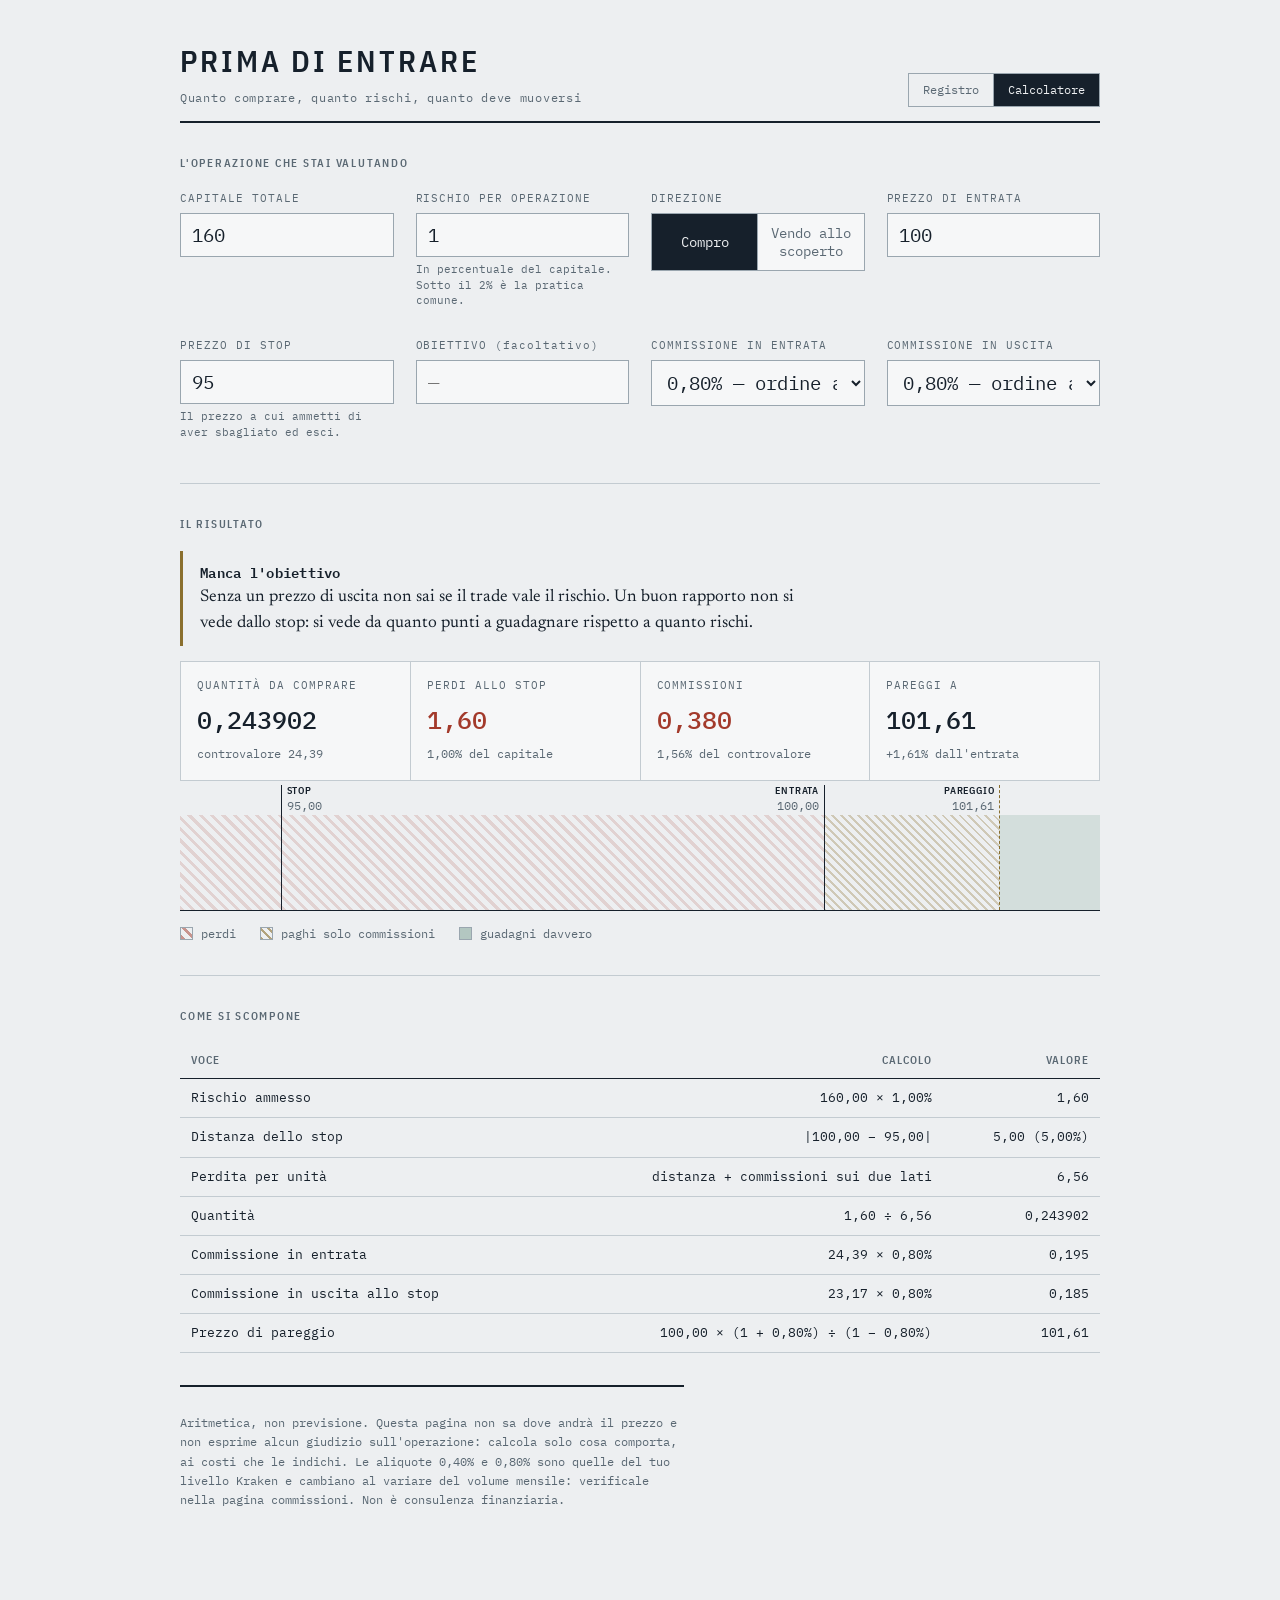
==== src/main/resources/static/calcolatore.html @ c07147e5 "progetto kraken completo" ====
<!DOCTYPE html>
<html lang="it">
<head>
<meta charset="utf-8">
<meta name="viewport" content="width=device-width, initial-scale=1">
<title>Prima di entrare</title>
<link rel="preconnect" href="https://fonts.googleapis.com">
<link rel="preconnect" href="https://fonts.gstatic.com" crossorigin>
<link href="https://fonts.googleapis.com/css2?family=IBM+Plex+Mono:wght@400;500;600&family=IBM+Plex+Sans+Condensed:wght@500;600&family=Newsreader:opsz,wght@6..72,400;6..72,500&display=swap" rel="stylesheet">
<style>
:root{
  --paper:#EDEFF1;--paper-raised:#F6F7F8;--ink:#16202B;--ink-soft:#5A6873;
  --rule:#C3CBD1;--rule-strong:#9AA6AF;--unknown:#8A6F2E;--cost:#A33A2B;
  --gain:#2C6B50;--focus:#2F5D8A;
  --mono:"IBM Plex Mono",ui-monospace,Menlo,monospace;
  --cond:"IBM Plex Sans Condensed",system-ui,sans-serif;
  --prose:"Newsreader",Georgia,serif;
}
*{box-sizing:border-box}
body{margin:0;background:var(--paper);color:var(--ink);font-family:var(--mono);
  font-size:15px;line-height:1.55;padding:0 20px 80px}
.sheet{max-width:920px;margin:0 auto}

.masthead{display:flex;flex-wrap:wrap;gap:18px;align-items:flex-end;
  justify-content:space-between;padding:38px 0 14px;border-bottom:2px solid var(--ink)}
.masthead h1{font-family:var(--cond);font-weight:600;font-size:clamp(22px,4.5vw,30px);
  letter-spacing:.10em;text-transform:uppercase;margin:0}
.tagline{font-size:12px;letter-spacing:.06em;color:var(--ink-soft);margin-top:4px}
nav{display:flex;gap:0;border:1px solid var(--rule-strong)}
nav a{font-size:12px;padding:7px 14px;text-decoration:none;color:var(--ink-soft);
  border-right:1px solid var(--rule-strong)}
nav a:last-child{border-right:0}
nav a:hover{background:var(--paper-raised);color:var(--ink)}
nav a[aria-current]{background:var(--ink);color:var(--paper)}
nav a:focus-visible{outline:2px solid var(--focus);outline-offset:-2px}

section{padding:32px 0;border-bottom:1px solid var(--rule)}
section:last-of-type{border-bottom:0}
.eyebrow{font-family:var(--cond);font-weight:600;font-size:11px;letter-spacing:.16em;
  text-transform:uppercase;color:var(--ink-soft);margin:0 0 18px}

/* ---------- modulo ---------- */
.fields{display:grid;gap:18px 22px;grid-template-columns:repeat(auto-fit,minmax(190px,1fr))}
.field label{display:block;font-size:11px;letter-spacing:.09em;text-transform:uppercase;
  color:var(--ink-soft);margin-bottom:6px}
.field input,.field select{
  width:100%;font-family:var(--mono);font-size:19px;padding:9px 11px;
  background:var(--paper-raised);color:var(--ink);
  border:1px solid var(--rule-strong);border-radius:0;
  font-variant-numeric:tabular-nums;
}
.field input:focus,.field select:focus{outline:2px solid var(--focus);outline-offset:-1px}
.hint{font-size:11px;color:var(--ink-soft);margin-top:5px;line-height:1.4}
.side{display:flex;gap:0;border:1px solid var(--rule-strong)}
.side button{flex:1;font-family:var(--mono);font-size:14px;padding:10px 0;
  background:var(--paper-raised);color:var(--ink-soft);border:0;
  border-right:1px solid var(--rule-strong);cursor:pointer}
.side button:last-child{border-right:0}
.side button[aria-pressed="true"]{background:var(--ink);color:var(--paper)}
.side button:focus-visible{outline:2px solid var(--focus);outline-offset:-2px}

/* ---------- asse dei prezzi (elemento firma) ---------- */
.axis-wrap{margin:6px 0 0}
.axis{position:relative;height:96px;border-bottom:1px solid var(--ink);margin-top:34px}
.zone{position:absolute;bottom:0;top:0}
.zone.loss{background:repeating-linear-gradient(45deg,rgba(163,58,43,.16) 0 3px,transparent 3px 8px)}
.zone.fees{background:repeating-linear-gradient(45deg,rgba(138,111,46,.30) 0 2px,transparent 2px 6px)}
.zone.gain{background:rgba(44,107,80,.13)}
.mark{position:absolute;top:-30px;bottom:0;width:1px;background:var(--ink)}
.mark.dashed{background:none;border-left:1px dashed var(--unknown)}
.mark b{position:absolute;top:-2px;left:6px;font-family:var(--cond);font-size:10px;
  font-weight:600;letter-spacing:.08em;text-transform:uppercase;white-space:nowrap}
.mark i{position:absolute;top:12px;left:6px;font-style:normal;font-size:12px;
  color:var(--ink-soft);white-space:nowrap;font-variant-numeric:tabular-nums}
.mark.right b,.mark.right i{left:auto;right:6px}
.axis-key{display:flex;flex-wrap:wrap;gap:8px 24px;margin-top:14px;font-size:12px;color:var(--ink-soft)}
.axis-key span{display:flex;align-items:center;gap:8px}
.sw{width:13px;height:13px;border:1px solid var(--rule-strong);flex:none}
.sw.loss{background:repeating-linear-gradient(45deg,rgba(163,58,43,.5) 0 3px,transparent 3px 8px)}
.sw.fees{background:repeating-linear-gradient(45deg,rgba(138,111,46,.6) 0 2px,transparent 2px 6px)}
.sw.gain{background:rgba(44,107,80,.3)}

/* ---------- risultati ---------- */
.figures{display:grid;gap:1px;grid-template-columns:repeat(auto-fit,minmax(168px,1fr));
  background:var(--rule);border:1px solid var(--rule)}
.fig{background:var(--paper-raised);padding:15px 16px 16px}
.fig dt{font-size:11px;letter-spacing:.09em;text-transform:uppercase;color:var(--ink-soft);margin:0 0 7px}
.fig dd{margin:0;font-size:25px;font-weight:500;font-variant-numeric:tabular-nums}
.fig .sub{display:block;font-size:12px;font-weight:400;color:var(--ink-soft);margin-top:5px}
.fig dd.cost{color:var(--cost)}
.fig dd.gain{color:var(--gain)}

.verdict{font-family:var(--prose);font-size:19px;line-height:1.5;max-width:60ch;margin:0 0 22px}
.flag{border-left:3px solid var(--cost);padding:10px 0 10px 17px;margin:0 0 14px;
  font-family:var(--prose);font-size:17px;line-height:1.5;max-width:62ch}
.flag.warn{border-left-color:var(--unknown)}
.flag.ok{border-left-color:var(--gain)}
.flag b{font-family:var(--mono);font-size:14px;font-weight:600;
  display:block;margin-bottom:3px;letter-spacing:.02em}

table{border-collapse:collapse;width:100%;font-size:13px;margin-top:4px}
th,td{padding:9px 11px;text-align:right;border-bottom:1px solid var(--rule);
  font-variant-numeric:tabular-nums}
th{font-family:var(--cond);font-weight:600;font-size:11px;letter-spacing:.09em;
  text-transform:uppercase;color:var(--ink-soft);border-bottom:1px solid var(--ink)}
th:first-child,td:first-child{text-align:left}

footer{padding:26px 0;font-size:12px;color:var(--ink-soft);
  border-top:2px solid var(--ink);max-width:72ch;line-height:1.6}
</style>
</head>
<body>
<div class="sheet">

  <header class="masthead">
    <div>
      <h1>Prima di entrare</h1>
      <div class="tagline">Quanto comprare, quanto rischi, quanto deve muoversi</div>
    </div>
    <nav>
      <a href="/">Registro</a>
      <a href="/calcolatore.html" aria-current="page">Calcolatore</a>
    </nav>
  </header>

  <section>
    <p class="eyebrow">L'operazione che stai valutando</p>
    <div class="fields">
      <div class="field">
        <label for="capitale">Capitale totale</label>
        <input id="capitale" type="number" value="160" min="0" step="1" inputmode="decimal">
      </div>
      <div class="field">
        <label for="rischio">Rischio per operazione</label>
        <input id="rischio" type="number" value="1" min="0.1" max="100" step="0.1" inputmode="decimal">
        <p class="hint">In percentuale del capitale. Sotto il 2% è la pratica comune.</p>
      </div>
      <div class="field">
        <label for="direzione">Direzione</label>
        <div class="side" id="direzione" role="group" aria-label="Direzione">
          <button type="button" data-dir="long" aria-pressed="true">Compro</button>
          <button type="button" data-dir="short">Vendo allo scoperto</button>
        </div>
      </div>
      <div class="field">
        <label for="entrata">Prezzo di entrata</label>
        <input id="entrata" type="number" value="100" min="0" step="any" inputmode="decimal">
      </div>
      <div class="field">
        <label for="stop">Prezzo di stop</label>
        <input id="stop" type="number" value="95" min="0" step="any" inputmode="decimal">
        <p class="hint">Il prezzo a cui ammetti di aver sbagliato ed esci.</p>
      </div>
      <div class="field">
        <label for="target">Obiettivo <span style="text-transform:none">(facoltativo)</span></label>
        <input id="target" type="number" value="" min="0" step="any" inputmode="decimal" placeholder="—">
      </div>
      <div class="field">
        <label for="feeIn">Commissione in entrata</label>
        <select id="feeIn">
          <option value="0.40">0,40% — ordine limite</option>
          <option value="0.80" selected>0,80% — ordine a mercato</option>
        </select>
      </div>
      <div class="field">
        <label for="feeOut">Commissione in uscita</label>
        <select id="feeOut">
          <option value="0.40">0,40% — ordine limite</option>
          <option value="0.80" selected>0,80% — ordine a mercato</option>
        </select>
      </div>
    </div>
  </section>

  <section>
    <p class="eyebrow">Il risultato</p>
    <div id="verdict"></div>
    <dl class="figures" id="figures"></dl>
    <div class="axis-wrap">
      <div class="axis" id="axis"></div>
      <div class="axis-key">
        <span><i class="sw loss"></i> perdi</span>
        <span><i class="sw fees"></i> paghi solo commissioni</span>
        <span><i class="sw gain"></i> guadagni davvero</span>
      </div>
    </div>
  </section>

  <section>
    <p class="eyebrow">Come si scompone</p>
    <table id="breakdown"></table>
  </section>

  <footer>
    Aritmetica, non previsione. Questa pagina non sa dove andrà il prezzo e non
    esprime alcun giudizio sull'operazione: calcola solo cosa comporta, ai costi
    che le indichi. Le aliquote 0,40% e 0,80% sono quelle del tuo livello Kraken
    e cambiano al variare del volume mensile: verificale nella pagina commissioni.
    Non è consulenza finanziaria.
  </footer>

</div>

<script>
const $ = id => document.getElementById(id);
const ids = ['capitale','rischio','entrata','stop','target','feeIn','feeOut'];
let direzione = 'long';

const fmt  = (v,d=2) => Number(v).toLocaleString('it-IT',{minimumFractionDigits:d,maximumFractionDigits:d});
const pct  = v => fmt(v,2) + '%';
/** Prezzi molto piccoli non vanno arrotondati a due decimali. */
const prz  = v => Math.abs(v) >= 1 ? fmt(v,2) : Number(v).toLocaleString('it-IT',{maximumSignificantDigits:5});

function calcola(){
  const capitale = +$('capitale').value || 0;
  const rischioPct = +$('rischio').value || 0;
  const entrata = +$('entrata').value || 0;
  const stop = +$('stop').value || 0;
  const target = +$('target').value || 0;
  const fIn = (+$('feeIn').value || 0) / 100;
  const fOut = (+$('feeOut').value || 0) / 100;
  const long = direzione === 'long';

  const verdict = $('verdict'), figures = $('figures'), breakdown = $('breakdown'), axis = $('axis');

  const stopValido = long ? (stop > 0 && stop < entrata) : (stop > entrata);
  if (!(entrata > 0) || !stopValido) {
    verdict.innerHTML = `<p class="flag warn"><b>Manca lo stop</b>
      ${long ? 'Comprando, lo stop va sotto il prezzo di entrata.'
             : 'Vendendo allo scoperto, lo stop va sopra il prezzo di entrata.'}
      Senza un prezzo a cui uscire non esiste una dimensione corretta della posizione:
      il rischio sarebbe illimitato.</p>`;
    figures.innerHTML = ''; breakdown.innerHTML = ''; axis.innerHTML = '';
    return;
  }

  const rischio = capitale * rischioPct / 100;
  const distanza = Math.abs(entrata - stop);
  const distanzaPct = distanza / entrata * 100;

  // Perdita per unità allo stop, commissioni comprese su entrambi i lati.
  const perditaPerUnita = distanza + entrata * fIn + stop * fOut;
  const qty = perditaPerUnita > 0 ? rischio / perditaPerUnita : 0;
  const controvalore = qty * entrata;

  const feeEntrata = controvalore * fIn;
  const feeUscitaStop = qty * stop * fOut;
  const commissioniTotali = feeEntrata + feeUscitaStop;

  // Pareggio: prezzo di uscita che annulla il costo delle due commissioni.
  //   long:  P(1-fOut) = entrata(1+fIn)
  //   short: P(1+fOut) = entrata(1-fIn)
  const pareggio = long
    ? entrata * (1 + fIn) / (1 - fOut)
    : entrata * (1 - fIn) / (1 + fOut);
  const pareggioPct = Math.abs(pareggio - entrata) / entrata * 100;

  const capitaleSuperato = controvalore > capitale;
  const costiOltreStop = pareggioPct >= distanzaPct;

  let netto = null, erre = null;
  if (target > 0 && (long ? target > entrata : target < entrata)) {
    netto = long
      ? qty * (target - entrata) - controvalore * fIn - qty * target * fOut
      : qty * (entrata - target) - controvalore * fIn - qty * target * fOut;
    erre = rischio > 0 ? netto / rischio : null;
  }

  // --- verdetto ---
  const flags = [];
  if (costiOltreStop) flags.push(`<p class="flag"><b>Le commissioni superano lo stop</b>
    Per andare in pari il prezzo deve muoversi del ${pct(pareggioPct)}, ma il tuo stop
    scatta a ${pct(distanzaPct)} di distanza. L'operazione perde in entrambi i casi:
    o tocchi lo stop, o esci pagando più di quanto hai guadagnato. Allarga lo stop,
    usa ordini limite, o lascia perdere questo setup.</p>`);
  if (capitaleSuperato) flags.push(`<p class="flag"><b>Non hai abbastanza capitale</b>
    La posizione corretta varrebbe ${fmt(controvalore)}, ma il tuo capitale è ${fmt(capitale)}.
    Con questo stop non puoi rischiare solo il ${pct(rischioPct)} senza leva. Uno stop più
    largo riduce la dimensione richiesta.</p>`);
  if (!costiOltreStop && commissioniTotali > rischio * 0.25) flags.push(`<p class="flag warn">
    <b>Le commissioni pesano molto sul rischio</b>
    Paghi ${fmt(commissioniTotali,3)} di commissioni a fronte di ${fmt(rischio,2)} di rischio:
    ${pct(commissioniTotali / rischio * 100)} del capitale che hai messo in gioco se ne va in costi.
    Operazioni piccole subiscono i costi fissi in modo sproporzionato.</p>`);
  if (erre !== null && erre < 1) flags.push(`<p class="flag"><b>Rischi più di quanto punti a guadagnare</b>
    All'obiettivo porti a casa ${fmt(netto,2)}, allo stop ne perdi ${fmt(rischio,2)}.
    Con un rapporto di ${fmt(erre,2)} a 1 devi indovinare più di ${pct(100/(1+erre))}
    delle volte solo per non perdere.</p>`);
  else if (erre !== null && erre < 1.5) flags.push(`<p class="flag warn"><b>Il rapporto è troppo stretto</b>
    ${fmt(erre,2)} a 1 significa dover indovinare ${pct(100/(1+erre))} delle volte solo per
    pareggiare. Nessuno mantiene stabilmente quella percentuale. Sotto 1,5 a 1 il margine
    di errore è troppo sottile: serve un obiettivo più ambizioso o uno stop più vicino,
    ammesso che il grafico li giustifichi entrambi.</p>`);
  if (erre === null && target <= 0) flags.push(`<p class="flag warn"><b>Manca l'obiettivo</b>
    Senza un prezzo di uscita non sai se il trade vale il rischio. Un buon rapporto
    non si vede dallo stop: si vede da quanto punti a guadagnare rispetto a quanto rischi.</p>`);
  if (!flags.length) flags.push(`<p class="flag ok"><b>Numeri coerenti</b>
    Lo stop supera i costi, la posizione sta nel capitale e il rapporto rischio/rendimento
    ${erre !== null ? `è ${fmt(erre,2)} a 1` : 'non è valutabile senza obiettivo'}.
    Questo non dice nulla su dove andrà il prezzo: dice solo che l'aritmetica regge.</p>`);
  verdict.innerHTML = flags.join('');

  // --- cifre ---
  figures.innerHTML = `
    <div class="fig"><dt>Quantità da ${long ? 'comprare' : 'vendere'}</dt>
      <dd>${qty >= 1 ? fmt(qty,4) : Number(qty).toLocaleString('it-IT',{maximumSignificantDigits:6})}
      <span class="sub">controvalore ${fmt(controvalore)}</span></dd></div>
    <div class="fig"><dt>Perdi allo stop</dt>
      <dd class="cost">${fmt(rischio,2)}<span class="sub">${pct(rischioPct)} del capitale</span></dd></div>
    <div class="fig"><dt>Commissioni</dt>
      <dd class="cost">${fmt(commissioniTotali,3)}<span class="sub">${pct(commissioniTotali/controvalore*100)} del controvalore</span></dd></div>
    <div class="fig"><dt>Pareggi a</dt>
      <dd>${prz(pareggio)}<span class="sub">${long ? '+' : '−'}${pct(pareggioPct)} dall'entrata</span></dd></div>
    ${netto !== null ? `
    <div class="fig"><dt>Guadagni all'obiettivo</dt>
      <dd class="gain">${fmt(netto,2)}<span class="sub">al netto delle commissioni</span></dd></div>
    <div class="fig"><dt>Rapporto rischio/rendimento</dt>
      <dd>${fmt(erre,2)} : 1<span class="sub">serve indovinare ${pct(100/(1+erre))} delle volte per pareggiare</span></dd></div>` : ''}`;

  // --- asse dei prezzi ---
  const punti = [stop, entrata, pareggio].concat(target > 0 ? [target] : []);
  let lo = Math.min(...punti), hi = Math.max(...punti);
  const pad = (hi - lo) * 0.14 || entrata * 0.02;
  lo -= pad; hi += pad;
  const x = p => ((p - lo) / (hi - lo)) * 100;

  const zone = long
    ? [{c:'loss', a:lo, b:entrata},{c:'fees', a:entrata, b:pareggio},{c:'gain', a:pareggio, b:hi}]
    : [{c:'gain', a:lo, b:pareggio},{c:'fees', a:pareggio, b:entrata},{c:'loss', a:entrata, b:hi}];

  const marks = [
    {p:stop,     t:'Stop',    v:prz(stop)},
    {p:entrata,  t:'Entrata', v:prz(entrata)},
    {p:pareggio, t:'Pareggio',v:prz(pareggio), dashed:true}
  ].concat(target > 0 ? [{p:target, t:'Obiettivo', v:prz(target)}] : []);

  axis.innerHTML =
    zone.map(z => `<div class="zone ${z.c}" style="left:${x(z.a)}%;width:${Math.max(0,x(z.b)-x(z.a))}%"></div>`).join('') +
    marks.map(m => `<div class="mark${m.dashed ? ' dashed' : ''}${x(m.p) > 70 ? ' right' : ''}"
        style="left:${x(m.p)}%"><b>${m.t}</b><i>${m.v}</i></div>`).join('');

  // --- scomposizione ---
  breakdown.innerHTML = `
    <thead><tr><th>Voce</th><th>Calcolo</th><th>Valore</th></tr></thead>
    <tbody>
      <tr><td>Rischio ammesso</td><td>${fmt(capitale)} × ${pct(rischioPct)}</td><td>${fmt(rischio,2)}</td></tr>
      <tr><td>Distanza dello stop</td><td>|${prz(entrata)} − ${prz(stop)}|</td><td>${prz(distanza)} (${pct(distanzaPct)})</td></tr>
      <tr><td>Perdita per unità</td><td>distanza + commissioni sui due lati</td><td>${prz(perditaPerUnita)}</td></tr>
      <tr><td>Quantità</td><td>${fmt(rischio,2)} ÷ ${prz(perditaPerUnita)}</td><td>${qty >= 1 ? fmt(qty,4) : Number(qty).toLocaleString('it-IT',{maximumSignificantDigits:6})}</td></tr>
      <tr><td>Commissione in entrata</td><td>${fmt(controvalore)} × ${pct(fIn*100)}</td><td>${fmt(feeEntrata,3)}</td></tr>
      <tr><td>Commissione in uscita allo stop</td><td>${fmt(qty*stop)} × ${pct(fOut*100)}</td><td>${fmt(feeUscitaStop,3)}</td></tr>
      <tr><td>Prezzo di pareggio</td><td>${long
          ? `${prz(entrata)} × (1 + ${pct(fIn*100)}) ÷ (1 − ${pct(fOut*100)})`
          : `${prz(entrata)} × (1 − ${pct(fIn*100)}) ÷ (1 + ${pct(fOut*100)})`}</td><td>${prz(pareggio)}</td></tr>
    </tbody>`;
}

ids.forEach(id => $(id).addEventListener('input', calcola));
$('direzione').addEventListener('click', e => {
  const b = e.target.closest('button'); if (!b) return;
  direzione = b.dataset.dir;
  document.querySelectorAll('#direzione button').forEach(x => x.removeAttribute('aria-pressed'));
  b.setAttribute('aria-pressed','true');
  calcola();
});
calcola();
</script>
</body>
</html>
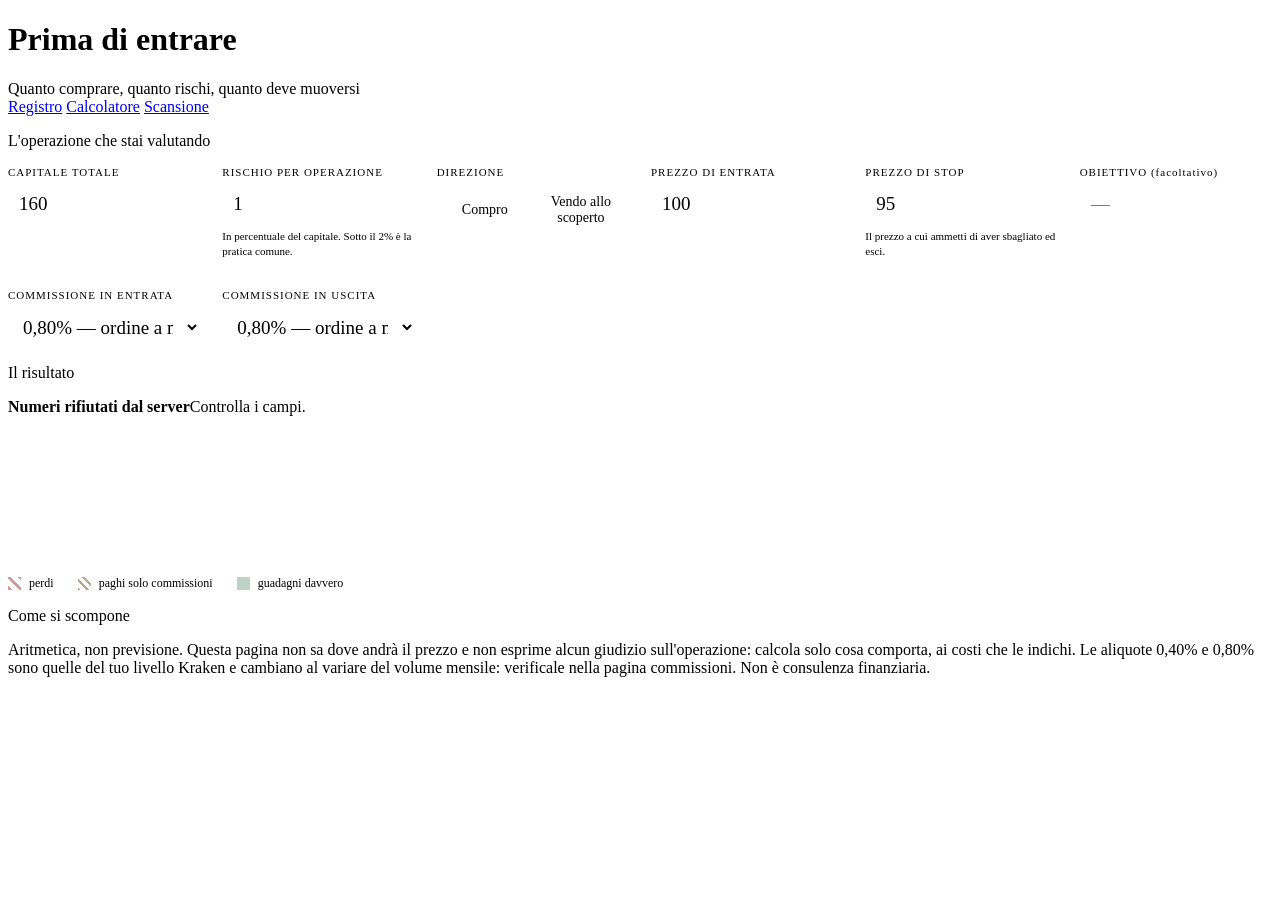
==== commit ec99375a: "Sostituisce il progetto con la nuova versione Aggiunge calcolatore, registro operazioni, scansione m" ====
--- a/src/main/resources/static/calcolatore.html
+++ b/src/main/resources/static/calcolatore.html
@@ -7,37 +7,9 @@
 <link rel="preconnect" href="https://fonts.googleapis.com">
 <link rel="preconnect" href="https://fonts.gstatic.com" crossorigin>
 <link href="https://fonts.googleapis.com/css2?family=IBM+Plex+Mono:wght@400;500;600&family=IBM+Plex+Sans+Condensed:wght@500;600&family=Newsreader:opsz,wght@6..72,400;6..72,500&display=swap" rel="stylesheet">
+<link rel="stylesheet" href="/stile.css">
 <style>
-:root{
-  --paper:#EDEFF1;--paper-raised:#F6F7F8;--ink:#16202B;--ink-soft:#5A6873;
-  --rule:#C3CBD1;--rule-strong:#9AA6AF;--unknown:#8A6F2E;--cost:#A33A2B;
-  --gain:#2C6B50;--focus:#2F5D8A;
-  --mono:"IBM Plex Mono",ui-monospace,Menlo,monospace;
-  --cond:"IBM Plex Sans Condensed",system-ui,sans-serif;
-  --prose:"Newsreader",Georgia,serif;
-}
-*{box-sizing:border-box}
-body{margin:0;background:var(--paper);color:var(--ink);font-family:var(--mono);
-  font-size:15px;line-height:1.55;padding:0 20px 80px}
-.sheet{max-width:920px;margin:0 auto}
-
-.masthead{display:flex;flex-wrap:wrap;gap:18px;align-items:flex-end;
-  justify-content:space-between;padding:38px 0 14px;border-bottom:2px solid var(--ink)}
-.masthead h1{font-family:var(--cond);font-weight:600;font-size:clamp(22px,4.5vw,30px);
-  letter-spacing:.10em;text-transform:uppercase;margin:0}
-.tagline{font-size:12px;letter-spacing:.06em;color:var(--ink-soft);margin-top:4px}
-nav{display:flex;gap:0;border:1px solid var(--rule-strong)}
-nav a{font-size:12px;padding:7px 14px;text-decoration:none;color:var(--ink-soft);
-  border-right:1px solid var(--rule-strong)}
-nav a:last-child{border-right:0}
-nav a:hover{background:var(--paper-raised);color:var(--ink)}
-nav a[aria-current]{background:var(--ink);color:var(--paper)}
-nav a:focus-visible{outline:2px solid var(--focus);outline-offset:-2px}
-
-section{padding:32px 0;border-bottom:1px solid var(--rule)}
-section:last-of-type{border-bottom:0}
-.eyebrow{font-family:var(--cond);font-weight:600;font-size:11px;letter-spacing:.16em;
-  text-transform:uppercase;color:var(--ink-soft);margin:0 0 18px}
+table{margin-top:4px}
 
 /* ---------- modulo ---------- */
 .fields{display:grid;gap:18px 22px;grid-template-columns:repeat(auto-fit,minmax(190px,1fr))}
@@ -83,30 +55,9 @@
 /* ---------- risultati ---------- */
 .figures{display:grid;gap:1px;grid-template-columns:repeat(auto-fit,minmax(168px,1fr));
   background:var(--rule);border:1px solid var(--rule)}
-.fig{background:var(--paper-raised);padding:15px 16px 16px}
-.fig dt{font-size:11px;letter-spacing:.09em;text-transform:uppercase;color:var(--ink-soft);margin:0 0 7px}
-.fig dd{margin:0;font-size:25px;font-weight:500;font-variant-numeric:tabular-nums}
-.fig .sub{display:block;font-size:12px;font-weight:400;color:var(--ink-soft);margin-top:5px}
-.fig dd.cost{color:var(--cost)}
-.fig dd.gain{color:var(--gain)}
 
 .verdict{font-family:var(--prose);font-size:19px;line-height:1.5;max-width:60ch;margin:0 0 22px}
-.flag{border-left:3px solid var(--cost);padding:10px 0 10px 17px;margin:0 0 14px;
-  font-family:var(--prose);font-size:17px;line-height:1.5;max-width:62ch}
-.flag.warn{border-left-color:var(--unknown)}
-.flag.ok{border-left-color:var(--gain)}
-.flag b{font-family:var(--mono);font-size:14px;font-weight:600;
-  display:block;margin-bottom:3px;letter-spacing:.02em}
-
-table{border-collapse:collapse;width:100%;font-size:13px;margin-top:4px}
-th,td{padding:9px 11px;text-align:right;border-bottom:1px solid var(--rule);
-  font-variant-numeric:tabular-nums}
-th{font-family:var(--cond);font-weight:600;font-size:11px;letter-spacing:.09em;
-  text-transform:uppercase;color:var(--ink-soft);border-bottom:1px solid var(--ink)}
-th:first-child,td:first-child{text-align:left}
-
-footer{padding:26px 0;font-size:12px;color:var(--ink-soft);
-  border-top:2px solid var(--ink);max-width:72ch;line-height:1.6}
+
 </style>
 </head>
 <body>
@@ -120,6 +71,7 @@
     <nav>
       <a href="/">Registro</a>
       <a href="/calcolatore.html" aria-current="page">Calcolatore</a>
+      <a href="/scansione.html">Scansione</a>
     </nav>
   </header>
 
@@ -138,8 +90,8 @@
       <div class="field">
         <label for="direzione">Direzione</label>
         <div class="side" id="direzione" role="group" aria-label="Direzione">
-          <button type="button" data-dir="long" aria-pressed="true">Compro</button>
-          <button type="button" data-dir="short">Vendo allo scoperto</button>
+          <button type="button" data-dir="ACQUISTO" aria-pressed="true">Compro</button>
+          <button type="button" data-dir="VENDITA_ALLO_SCOPERTO">Vendo allo scoperto</button>
         </div>
       </div>
       <div class="field">
@@ -202,168 +154,184 @@
 </div>
 
 <script>
+/* Dal 23/09 questa pagina NON calcola piu' niente.
+   Le stesse formule vivevano qui in JavaScript e in Java dentro
+   ValutatoreSetup: due implementazioni della stessa aritmetica divergono al
+   primo ritocco, e quando divergono il registro misura qualcosa di diverso da
+   quello che il piano aveva promesso.
+   Adesso i numeri arrivano da POST /api/valutazione. Qui restano solo la
+   formattazione, il disegno dell'asse e i testi. */
 const $ = id => document.getElementById(id);
 const ids = ['capitale','rischio','entrata','stop','target','feeIn','feeOut'];
-let direzione = 'long';
-
-const fmt  = (v,d=2) => Number(v).toLocaleString('it-IT',{minimumFractionDigits:d,maximumFractionDigits:d});
-const pct  = v => fmt(v,2) + '%';
+let verso = 'ACQUISTO';
+let richiestaInCorso = null;
+let attesa = null;
+
+const fmt = (v,d=2) => Number(v).toLocaleString('it-IT',{minimumFractionDigits:d,maximumFractionDigits:d});
+const pct = v => fmt(v,2) + '%';
 /** Prezzi molto piccoli non vanno arrotondati a due decimali. */
-const prz  = v => Math.abs(v) >= 1 ? fmt(v,2) : Number(v).toLocaleString('it-IT',{maximumSignificantDigits:5});
+const prz = v => Math.abs(v) >= 1 ? fmt(v,2) : Number(v).toLocaleString('it-IT',{maximumSignificantDigits:5});
+const qta = v => v >= 1 ? fmt(v,4) : Number(v).toLocaleString('it-IT',{maximumSignificantDigits:6});
+
+const valori = () => ({
+  capitale: +$('capitale').value || 0,
+  rischioPercentuale: +$('rischio').value || 0,
+  verso,
+  entrata: +$('entrata').value || 0,
+  stop: +$('stop').value || 0,
+  obiettivo: +$('target').value || 0,
+  commissioneEntrata: +$('feeIn').value || 0,
+  commissioneUscita: +$('feeOut').value || 0
+});
+
+function svuota(messaggio){
+  $('verdict').innerHTML = messaggio;
+  $('figures').innerHTML = ''; $('breakdown').innerHTML = ''; $('axis').innerHTML = '';
+}
+
+/* Non e' il calcolo tornato di nascosto: e' solo capire se i campi sono
+   abbastanza pieni da valere una chiamata. Il server ricontrolla comunque. */
+function prontaPerIlServer(v){
+  if (!(v.entrata > 0) || !(v.capitale > 0)) return false;
+  return v.verso === 'ACQUISTO' ? (v.stop > 0 && v.stop < v.entrata) : (v.stop > v.entrata);
+}
 
 function calcola(){
-  const capitale = +$('capitale').value || 0;
-  const rischioPct = +$('rischio').value || 0;
-  const entrata = +$('entrata').value || 0;
-  const stop = +$('stop').value || 0;
-  const target = +$('target').value || 0;
-  const fIn = (+$('feeIn').value || 0) / 100;
-  const fOut = (+$('feeOut').value || 0) / 100;
-  const long = direzione === 'long';
-
-  const verdict = $('verdict'), figures = $('figures'), breakdown = $('breakdown'), axis = $('axis');
-
-  const stopValido = long ? (stop > 0 && stop < entrata) : (stop > entrata);
-  if (!(entrata > 0) || !stopValido) {
-    verdict.innerHTML = `<p class="flag warn"><b>Manca lo stop</b>
-      ${long ? 'Comprando, lo stop va sotto il prezzo di entrata.'
-             : 'Vendendo allo scoperto, lo stop va sopra il prezzo di entrata.'}
+  clearTimeout(attesa);
+  attesa = setTimeout(chiedi, 180);
+}
+
+async function chiedi(){
+  const v = valori();
+  if (!prontaPerIlServer(v)) {
+    svuota(`<p class="flag warn"><b>Manca lo stop</b>
+      ${v.verso === 'ACQUISTO' ? 'Comprando, lo stop va sotto il prezzo di entrata.'
+                               : 'Vendendo allo scoperto, lo stop va sopra il prezzo di entrata.'}
       Senza un prezzo a cui uscire non esiste una dimensione corretta della posizione:
-      il rischio sarebbe illimitato.</p>`;
-    figures.innerHTML = ''; breakdown.innerHTML = ''; axis.innerHTML = '';
+      il rischio sarebbe illimitato.</p>`);
     return;
   }
-
-  const rischio = capitale * rischioPct / 100;
-  const distanza = Math.abs(entrata - stop);
-  const distanzaPct = distanza / entrata * 100;
-
-  // Perdita per unità allo stop, commissioni comprese su entrambi i lati.
-  const perditaPerUnita = distanza + entrata * fIn + stop * fOut;
-  const qty = perditaPerUnita > 0 ? rischio / perditaPerUnita : 0;
-  const controvalore = qty * entrata;
-
-  const feeEntrata = controvalore * fIn;
-  const feeUscitaStop = qty * stop * fOut;
-  const commissioniTotali = feeEntrata + feeUscitaStop;
-
-  // Pareggio: prezzo di uscita che annulla il costo delle due commissioni.
-  //   long:  P(1-fOut) = entrata(1+fIn)
-  //   short: P(1+fOut) = entrata(1-fIn)
-  const pareggio = long
-    ? entrata * (1 + fIn) / (1 - fOut)
-    : entrata * (1 - fIn) / (1 + fOut);
-  const pareggioPct = Math.abs(pareggio - entrata) / entrata * 100;
-
-  const capitaleSuperato = controvalore > capitale;
-  const costiOltreStop = pareggioPct >= distanzaPct;
-
-  let netto = null, erre = null;
-  if (target > 0 && (long ? target > entrata : target < entrata)) {
-    netto = long
-      ? qty * (target - entrata) - controvalore * fIn - qty * target * fOut
-      : qty * (entrata - target) - controvalore * fIn - qty * target * fOut;
-    erre = rischio > 0 ? netto / rischio : null;
+  if (richiestaInCorso) richiestaInCorso.abort();
+  richiestaInCorso = new AbortController();
+  try {
+    const risposta = await fetch('/api/valutazione', {
+      method: 'POST',
+      headers: {'Content-Type': 'application/json'},
+      body: JSON.stringify(v),
+      signal: richiestaInCorso.signal
+    });
+    if (!risposta.ok) {
+      const corpo = await risposta.json().catch(() => ({}));
+      svuota(`<p class="flag"><b>Numeri rifiutati dal server</b>${corpo.errore || 'Controlla i campi.'}</p>`);
+      return;
+    }
+    mostra(v, await risposta.json());
+  } catch (errore) {
+    if (errore.name === 'AbortError') return;
+    svuota(`<p class="flag"><b>Il calcolatore non risponde</b>
+      Il server non è raggiungibile, quindi questi numeri non li ho.
+      Meglio nessun numero che un numero calcolato a metà.</p>`);
   }
-
-  // --- verdetto ---
+}
+
+function mostra(v, e){
+  const acquisto = v.verso === 'ACQUISTO';
+  const rapporto = e.rapporto;
+
   const flags = [];
-  if (costiOltreStop) flags.push(`<p class="flag"><b>Le commissioni superano lo stop</b>
-    Per andare in pari il prezzo deve muoversi del ${pct(pareggioPct)}, ma il tuo stop
-    scatta a ${pct(distanzaPct)} di distanza. L'operazione perde in entrambi i casi:
+  if (e.costiOltreLoStop) flags.push(`<p class="flag"><b>Le commissioni superano lo stop</b>
+    Per andare in pari il prezzo deve muoversi del ${pct(e.pareggioPercentuale)}, ma il tuo stop
+    scatta a ${pct(e.distanzaPercentuale)} di distanza. L'operazione perde in entrambi i casi:
     o tocchi lo stop, o esci pagando più di quanto hai guadagnato. Allarga lo stop,
     usa ordini limite, o lascia perdere questo setup.</p>`);
-  if (capitaleSuperato) flags.push(`<p class="flag"><b>Non hai abbastanza capitale</b>
-    La posizione corretta varrebbe ${fmt(controvalore)}, ma il tuo capitale è ${fmt(capitale)}.
-    Con questo stop non puoi rischiare solo il ${pct(rischioPct)} senza leva. Uno stop più
+  if (e.capitaleSuperato) flags.push(`<p class="flag"><b>Non hai abbastanza capitale</b>
+    La posizione corretta varrebbe ${fmt(e.controvalore)}, ma il tuo capitale è ${fmt(v.capitale)}.
+    Con questo stop non puoi rischiare solo il ${pct(v.rischioPercentuale)} senza leva. Uno stop piu'
     largo riduce la dimensione richiesta.</p>`);
-  if (!costiOltreStop && commissioniTotali > rischio * 0.25) flags.push(`<p class="flag warn">
+  if (!e.costiOltreLoStop && e.commissioniPesanti) flags.push(`<p class="flag warn">
     <b>Le commissioni pesano molto sul rischio</b>
-    Paghi ${fmt(commissioniTotali,3)} di commissioni a fronte di ${fmt(rischio,2)} di rischio:
-    ${pct(commissioniTotali / rischio * 100)} del capitale che hai messo in gioco se ne va in costi.
+    Paghi ${fmt(e.commissioniTotali,3)} di commissioni a fronte di ${fmt(e.rischioAmmesso,2)} di rischio:
+    ${pct(e.commissioniTotali / e.rischioAmmesso * 100)} del capitale che hai messo in gioco se ne va in costi.
     Operazioni piccole subiscono i costi fissi in modo sproporzionato.</p>`);
-  if (erre !== null && erre < 1) flags.push(`<p class="flag"><b>Rischi più di quanto punti a guadagnare</b>
-    All'obiettivo porti a casa ${fmt(netto,2)}, allo stop ne perdi ${fmt(rischio,2)}.
-    Con un rapporto di ${fmt(erre,2)} a 1 devi indovinare più di ${pct(100/(1+erre))}
+  if (rapporto !== null && rapporto < 1) flags.push(`<p class="flag"><b>Rischi più di quanto punti a guadagnare</b>
+    All'obiettivo porti a casa ${fmt(e.guadagnoAllObiettivo,2)}, allo stop ne perdi ${fmt(e.rischioAmmesso,2)}.
+    Con un rapporto di ${fmt(rapporto,2)} a 1 devi indovinare piu' di ${pct(e.percentualeMinimaDiSuccesso)}
     delle volte solo per non perdere.</p>`);
-  else if (erre !== null && erre < 1.5) flags.push(`<p class="flag warn"><b>Il rapporto è troppo stretto</b>
-    ${fmt(erre,2)} a 1 significa dover indovinare ${pct(100/(1+erre))} delle volte solo per
+  else if (rapporto !== null && rapporto < 1.5) flags.push(`<p class="flag warn"><b>Il rapporto è troppo stretto</b>
+    ${fmt(rapporto,2)} a 1 significa dover indovinare ${pct(e.percentualeMinimaDiSuccesso)} delle volte solo per
     pareggiare. Nessuno mantiene stabilmente quella percentuale. Sotto 1,5 a 1 il margine
     di errore è troppo sottile: serve un obiettivo più ambizioso o uno stop più vicino,
     ammesso che il grafico li giustifichi entrambi.</p>`);
-  if (erre === null && target <= 0) flags.push(`<p class="flag warn"><b>Manca l'obiettivo</b>
+  if (rapporto === null) flags.push(`<p class="flag warn"><b>Manca l'obiettivo</b>
     Senza un prezzo di uscita non sai se il trade vale il rischio. Un buon rapporto
     non si vede dallo stop: si vede da quanto punti a guadagnare rispetto a quanto rischi.</p>`);
   if (!flags.length) flags.push(`<p class="flag ok"><b>Numeri coerenti</b>
     Lo stop supera i costi, la posizione sta nel capitale e il rapporto rischio/rendimento
-    ${erre !== null ? `è ${fmt(erre,2)} a 1` : 'non è valutabile senza obiettivo'}.
+    ${rapporto !== null ? `è ${fmt(rapporto,2)} a 1` : 'non è valutabile senza obiettivo'}.
     Questo non dice nulla su dove andrà il prezzo: dice solo che l'aritmetica regge.</p>`);
-  verdict.innerHTML = flags.join('');
-
-  // --- cifre ---
-  figures.innerHTML = `
-    <div class="fig"><dt>Quantità da ${long ? 'comprare' : 'vendere'}</dt>
-      <dd>${qty >= 1 ? fmt(qty,4) : Number(qty).toLocaleString('it-IT',{maximumSignificantDigits:6})}
-      <span class="sub">controvalore ${fmt(controvalore)}</span></dd></div>
+  $('verdict').innerHTML = flags.join('');
+
+  $('figures').innerHTML = `
+    <div class="fig"><dt>Quantità da ${acquisto ? 'comprare' : 'vendere'}</dt>
+      <dd>${qta(e.quantita)}<span class="sub">controvalore ${fmt(e.controvalore)}</span></dd></div>
     <div class="fig"><dt>Perdi allo stop</dt>
-      <dd class="cost">${fmt(rischio,2)}<span class="sub">${pct(rischioPct)} del capitale</span></dd></div>
+      <dd class="cost">${fmt(e.rischioAmmesso,2)}<span class="sub">${pct(v.rischioPercentuale)} del capitale</span></dd></div>
     <div class="fig"><dt>Commissioni</dt>
-      <dd class="cost">${fmt(commissioniTotali,3)}<span class="sub">${pct(commissioniTotali/controvalore*100)} del controvalore</span></dd></div>
+      <dd class="cost">${fmt(e.commissioniTotali,3)}<span class="sub">${pct(e.commissioniTotali/e.controvalore*100)} del controvalore</span></dd></div>
     <div class="fig"><dt>Pareggi a</dt>
-      <dd>${prz(pareggio)}<span class="sub">${long ? '+' : '−'}${pct(pareggioPct)} dall'entrata</span></dd></div>
-    ${netto !== null ? `
+      <dd>${prz(e.pareggio)}<span class="sub">${acquisto ? '+' : '&minus;'}${pct(e.pareggioPercentuale)} dall'entrata</span></dd></div>
+    ${rapporto !== null ? `
     <div class="fig"><dt>Guadagni all'obiettivo</dt>
-      <dd class="gain">${fmt(netto,2)}<span class="sub">al netto delle commissioni</span></dd></div>
+      <dd class="gain">${fmt(e.guadagnoAllObiettivo,2)}<span class="sub">al netto delle commissioni</span></dd></div>
     <div class="fig"><dt>Rapporto rischio/rendimento</dt>
-      <dd>${fmt(erre,2)} : 1<span class="sub">serve indovinare ${pct(100/(1+erre))} delle volte per pareggiare</span></dd></div>` : ''}`;
-
-  // --- asse dei prezzi ---
-  const punti = [stop, entrata, pareggio].concat(target > 0 ? [target] : []);
+      <dd>${fmt(rapporto,2)} : 1<span class="sub">serve indovinare ${pct(e.percentualeMinimaDiSuccesso)} delle volte per pareggiare</span></dd></div>` : ''}`;
+
+  const conObiettivo = rapporto !== null;
+  const punti = [v.stop, v.entrata, e.pareggio].concat(conObiettivo ? [v.obiettivo] : []);
   let lo = Math.min(...punti), hi = Math.max(...punti);
-  const pad = (hi - lo) * 0.14 || entrata * 0.02;
+  const pad = (hi - lo) * 0.14 || v.entrata * 0.02;
   lo -= pad; hi += pad;
   const x = p => ((p - lo) / (hi - lo)) * 100;
 
-  const zone = long
-    ? [{c:'loss', a:lo, b:entrata},{c:'fees', a:entrata, b:pareggio},{c:'gain', a:pareggio, b:hi}]
-    : [{c:'gain', a:lo, b:pareggio},{c:'fees', a:pareggio, b:entrata},{c:'loss', a:entrata, b:hi}];
+  const zone = acquisto
+    ? [{c:'loss', a:lo, b:v.entrata},{c:'fees', a:v.entrata, b:e.pareggio},{c:'gain', a:e.pareggio, b:hi}]
+    : [{c:'gain', a:lo, b:e.pareggio},{c:'fees', a:e.pareggio, b:v.entrata},{c:'loss', a:v.entrata, b:hi}];
 
   const marks = [
-    {p:stop,     t:'Stop',    v:prz(stop)},
-    {p:entrata,  t:'Entrata', v:prz(entrata)},
-    {p:pareggio, t:'Pareggio',v:prz(pareggio), dashed:true}
-  ].concat(target > 0 ? [{p:target, t:'Obiettivo', v:prz(target)}] : []);
-
-  axis.innerHTML =
+    {p:v.stop,     t:'Stop',    v:prz(v.stop)},
+    {p:v.entrata,  t:'Entrata', v:prz(v.entrata)},
+    {p:e.pareggio, t:'Pareggio',v:prz(e.pareggio), dashed:true}
+  ].concat(conObiettivo ? [{p:v.obiettivo, t:'Obiettivo', v:prz(v.obiettivo)}] : []);
+
+  $('axis').innerHTML =
     zone.map(z => `<div class="zone ${z.c}" style="left:${x(z.a)}%;width:${Math.max(0,x(z.b)-x(z.a))}%"></div>`).join('') +
     marks.map(m => `<div class="mark${m.dashed ? ' dashed' : ''}${x(m.p) > 70 ? ' right' : ''}"
         style="left:${x(m.p)}%"><b>${m.t}</b><i>${m.v}</i></div>`).join('');
 
-  // --- scomposizione ---
-  breakdown.innerHTML = `
+  $('breakdown').innerHTML = `
     <thead><tr><th>Voce</th><th>Calcolo</th><th>Valore</th></tr></thead>
     <tbody>
-      <tr><td>Rischio ammesso</td><td>${fmt(capitale)} × ${pct(rischioPct)}</td><td>${fmt(rischio,2)}</td></tr>
-      <tr><td>Distanza dello stop</td><td>|${prz(entrata)} − ${prz(stop)}|</td><td>${prz(distanza)} (${pct(distanzaPct)})</td></tr>
-      <tr><td>Perdita per unità</td><td>distanza + commissioni sui due lati</td><td>${prz(perditaPerUnita)}</td></tr>
-      <tr><td>Quantità</td><td>${fmt(rischio,2)} ÷ ${prz(perditaPerUnita)}</td><td>${qty >= 1 ? fmt(qty,4) : Number(qty).toLocaleString('it-IT',{maximumSignificantDigits:6})}</td></tr>
-      <tr><td>Commissione in entrata</td><td>${fmt(controvalore)} × ${pct(fIn*100)}</td><td>${fmt(feeEntrata,3)}</td></tr>
-      <tr><td>Commissione in uscita allo stop</td><td>${fmt(qty*stop)} × ${pct(fOut*100)}</td><td>${fmt(feeUscitaStop,3)}</td></tr>
-      <tr><td>Prezzo di pareggio</td><td>${long
-          ? `${prz(entrata)} × (1 + ${pct(fIn*100)}) ÷ (1 − ${pct(fOut*100)})`
-          : `${prz(entrata)} × (1 − ${pct(fIn*100)}) ÷ (1 + ${pct(fOut*100)})`}</td><td>${prz(pareggio)}</td></tr>
+      <tr><td>Rischio ammesso</td><td>${fmt(v.capitale)} &times; ${pct(v.rischioPercentuale)}</td><td>${fmt(e.rischioAmmesso,2)}</td></tr>
+      <tr><td>Distanza dello stop</td><td>|${prz(v.entrata)} &minus; ${prz(v.stop)}|</td><td>${prz(e.distanza)} (${pct(e.distanzaPercentuale)})</td></tr>
+      <tr><td>Perdita per unità</td><td>distanza + commissioni sui due lati</td><td>${prz(e.perditaPerUnita)}</td></tr>
+      <tr><td>Quantità</td><td>${fmt(e.rischioAmmesso,2)} &divide; ${prz(e.perditaPerUnita)}</td><td>${qta(e.quantita)}</td></tr>
+      <tr><td>Commissione in entrata</td><td>${fmt(e.controvalore)} &times; ${pct(v.commissioneEntrata)}</td><td>${fmt(e.commissioneInEntrata,3)}</td></tr>
+      <tr><td>Commissione in uscita allo stop</td><td>${fmt(e.quantita*v.stop)} &times; ${pct(v.commissioneUscita)}</td><td>${fmt(e.commissioneInUscitaAlloStop,3)}</td></tr>
+      <tr><td>Prezzo di pareggio</td><td>${acquisto
+          ? `${prz(v.entrata)} &times; (1 + ${pct(v.commissioneEntrata)}) &divide; (1 &minus; ${pct(v.commissioneUscita)})`
+          : `${prz(v.entrata)} &times; (1 &minus; ${pct(v.commissioneEntrata)}) &divide; (1 + ${pct(v.commissioneUscita)})`}</td><td>${prz(e.pareggio)}</td></tr>
     </tbody>`;
 }
 
 ids.forEach(id => $(id).addEventListener('input', calcola));
-$('direzione').addEventListener('click', e => {
-  const b = e.target.closest('button'); if (!b) return;
-  direzione = b.dataset.dir;
+$('direzione').addEventListener('click', ev => {
+  const b = ev.target.closest('button'); if (!b) return;
+  verso = b.dataset.dir;
   document.querySelectorAll('#direzione button').forEach(x => x.removeAttribute('aria-pressed'));
   b.setAttribute('aria-pressed','true');
   calcola();
 });
-calcola();
+chiedi();
 </script>
 </body>
 </html>
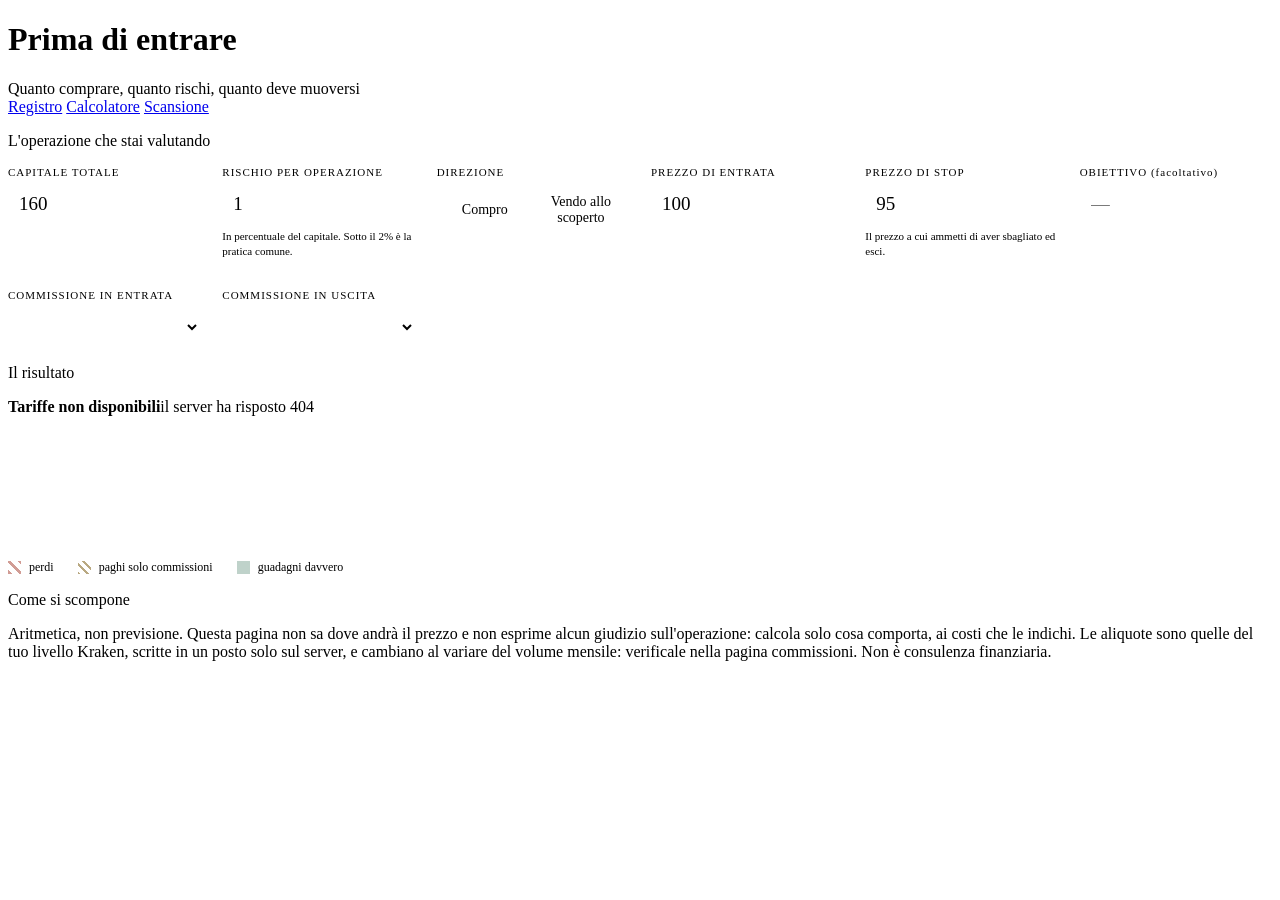
==== commit 437e62b2: "fixed new rules" ====
--- a/src/main/resources/static/calcolatore.html
+++ b/src/main/resources/static/calcolatore.html
@@ -53,9 +53,6 @@
 .sw.gain{background:rgba(44,107,80,.3)}
 
 /* ---------- risultati ---------- */
-.figures{display:grid;gap:1px;grid-template-columns:repeat(auto-fit,minmax(168px,1fr));
-  background:var(--rule);border:1px solid var(--rule)}
-
 .verdict{font-family:var(--prose);font-size:19px;line-height:1.5;max-width:60ch;margin:0 0 22px}
 
 </style>
@@ -109,17 +106,11 @@
       </div>
       <div class="field">
         <label for="feeIn">Commissione in entrata</label>
-        <select id="feeIn">
-          <option value="0.40">0,40% — ordine limite</option>
-          <option value="0.80" selected>0,80% — ordine a mercato</option>
-        </select>
+        <select id="feeIn"></select>
       </div>
       <div class="field">
         <label for="feeOut">Commissione in uscita</label>
-        <select id="feeOut">
-          <option value="0.40">0,40% — ordine limite</option>
-          <option value="0.80" selected>0,80% — ordine a mercato</option>
-        </select>
+        <select id="feeOut"></select>
       </div>
     </div>
   </section>
@@ -146,8 +137,9 @@
   <footer>
     Aritmetica, non previsione. Questa pagina non sa dove andrà il prezzo e non
     esprime alcun giudizio sull'operazione: calcola solo cosa comporta, ai costi
-    che le indichi. Le aliquote 0,40% e 0,80% sono quelle del tuo livello Kraken
-    e cambiano al variare del volume mensile: verificale nella pagina commissioni.
+    che le indichi. Le aliquote sono quelle del tuo livello Kraken, scritte in un
+    posto solo sul server, e cambiano al variare del volume mensile: verificale
+    nella pagina commissioni.
     Non è consulenza finanziaria.
   </footer>
 
@@ -236,7 +228,10 @@
 
 function mostra(v, e){
   const acquisto = v.verso === 'ACQUISTO';
-  const rapporto = e.rapporto;
+  // Il server omette i campi nulli (default-property-inclusion: non_null):
+  // senza obiettivo il rapporto arriva undefined, non null.
+  const rapporto = e.rapporto ?? null;
+  const sottoIlPareggio = rapporto !== null && e.obiettivoNonCopreICosti;
 
   const flags = [];
   if (e.costiOltreLoStop) flags.push(`<p class="flag"><b>Le commissioni superano lo stop</b>
@@ -253,7 +248,11 @@
     Paghi ${fmt(e.commissioniTotali,3)} di commissioni a fronte di ${fmt(e.rischioAmmesso,2)} di rischio:
     ${pct(e.commissioniTotali / e.rischioAmmesso * 100)} del capitale che hai messo in gioco se ne va in costi.
     Operazioni piccole subiscono i costi fissi in modo sproporzionato.</p>`);
-  if (rapporto !== null && rapporto < 1) flags.push(`<p class="flag"><b>Rischi più di quanto punti a guadagnare</b>
+  if (sottoIlPareggio) flags.push(`<p class="flag"><b>L'obiettivo non copre le commissioni</b>
+    Il prezzo di pareggio è ${prz(e.pareggio)}: l'obiettivo sta prima, quindi anche raggiungendolo
+    perdi ${fmt(-e.guadagnoAllObiettivo,2)}. Nessuna percentuale di successo rende questa operazione
+    positiva. Serve un obiettivo oltre il pareggio.</p>`);
+  else if (rapporto !== null && rapporto < 1) flags.push(`<p class="flag"><b>Rischi più di quanto punti a guadagnare</b>
     All'obiettivo porti a casa ${fmt(e.guadagnoAllObiettivo,2)}, allo stop ne perdi ${fmt(e.rischioAmmesso,2)}.
     Con un rapporto di ${fmt(rapporto,2)} a 1 devi indovinare piu' di ${pct(e.percentualeMinimaDiSuccesso)}
     delle volte solo per non perdere.</p>`);
@@ -281,10 +280,12 @@
     <div class="fig"><dt>Pareggi a</dt>
       <dd>${prz(e.pareggio)}<span class="sub">${acquisto ? '+' : '&minus;'}${pct(e.pareggioPercentuale)} dall'entrata</span></dd></div>
     ${rapporto !== null ? `
-    <div class="fig"><dt>Guadagni all'obiettivo</dt>
-      <dd class="gain">${fmt(e.guadagnoAllObiettivo,2)}<span class="sub">al netto delle commissioni</span></dd></div>
+    <div class="fig"><dt>${sottoIlPareggio ? "Perdi all'obiettivo" : "Guadagni all'obiettivo"}</dt>
+      <dd class="${sottoIlPareggio ? 'cost' : 'gain'}">${fmt(e.guadagnoAllObiettivo,2)}<span class="sub">al netto delle commissioni</span></dd></div>
     <div class="fig"><dt>Rapporto rischio/rendimento</dt>
-      <dd>${fmt(rapporto,2)} : 1<span class="sub">serve indovinare ${pct(e.percentualeMinimaDiSuccesso)} delle volte per pareggiare</span></dd></div>` : ''}`;
+      <dd>${fmt(rapporto,2)} : 1<span class="sub">${sottoIlPareggio
+        ? 'nessuna percentuale di successo porta in pari'
+        : `serve indovinare ${pct(e.percentualeMinimaDiSuccesso)} delle volte per pareggiare`}</span></dd></div>` : ''}`;
 
   const conObiettivo = rapporto !== null;
   const punti = [v.stop, v.entrata, e.pareggio].concat(conObiettivo ? [v.obiettivo] : []);
@@ -323,6 +324,20 @@
     </tbody>`;
 }
 
+/* Le tariffe arrivano dal server, da TipoOrdine: erano scritte qui, nel
+   journal e in Java, e al primo cambio di livello si sarebbero aggiornate in
+   un posto solo. Si parte da "a mercato" su entrambi i lati, il caso peggiore. */
+const NOMI_ORDINI = {LIMITE:'ordine limite', MERCATO:'ordine a mercato'};
+async function caricaTariffe(){
+  const risposta = await fetch('/api/tariffe');
+  if (!risposta.ok) throw new Error('il server ha risposto ' + risposta.status);
+  const tariffe = await risposta.json();
+  const opzioni = Object.entries(tariffe).map(([tipo, p]) =>
+    `<option value="${p}"${tipo === 'MERCATO' ? ' selected' : ''}>${pct(p)} — ${NOMI_ORDINI[tipo] || tipo}</option>`).join('');
+  $('feeIn').innerHTML = opzioni;
+  $('feeOut').innerHTML = opzioni;
+}
+
 ids.forEach(id => $(id).addEventListener('input', calcola));
 $('direzione').addEventListener('click', ev => {
   const b = ev.target.closest('button'); if (!b) return;
@@ -331,7 +346,9 @@
   b.setAttribute('aria-pressed','true');
   calcola();
 });
-chiedi();
+caricaTariffe()
+  .then(chiedi)
+  .catch(e => svuota(`<p class="flag"><b>Tariffe non disponibili</b>${e.message}</p>`));
 </script>
 </body>
 </html>
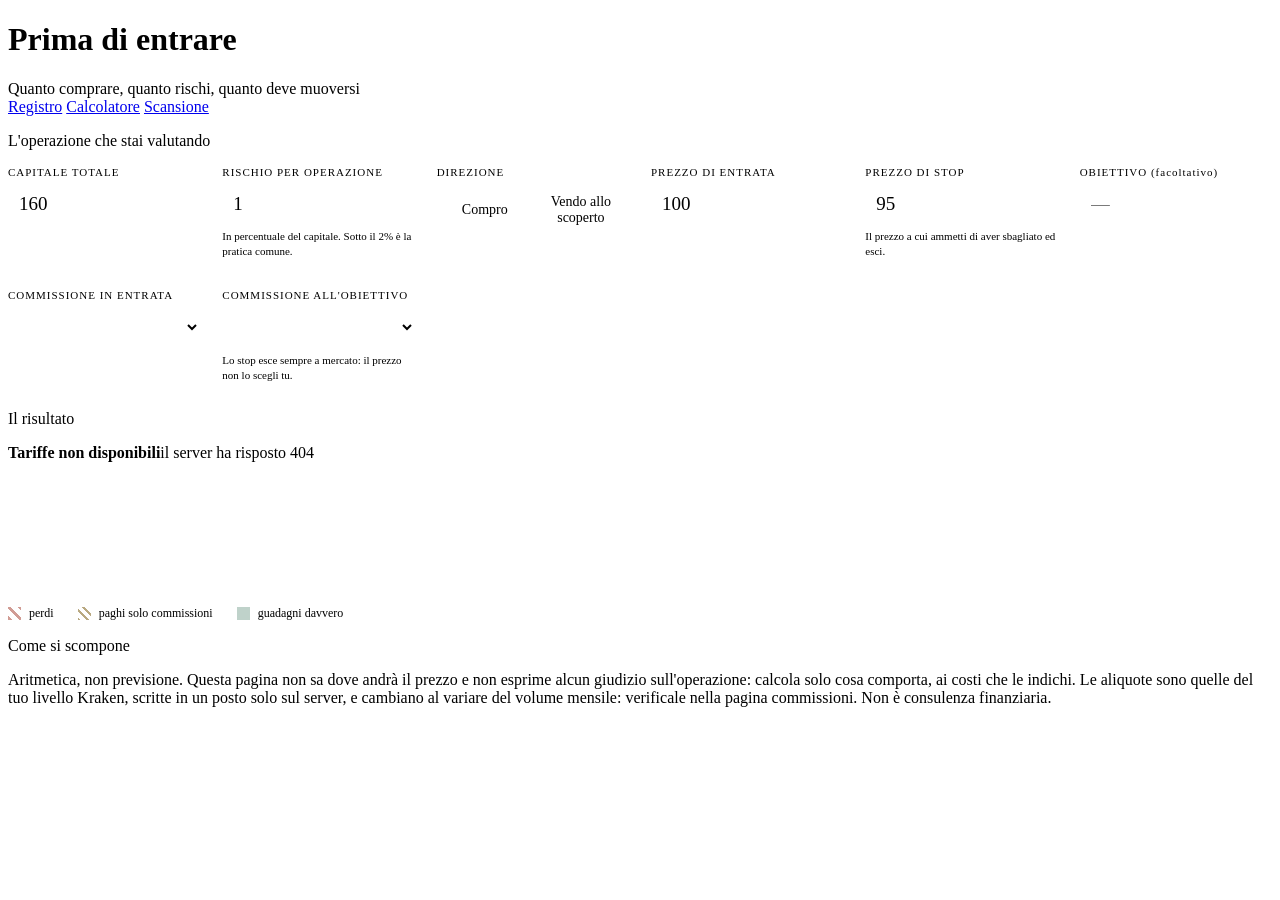
==== commit d22c8410: "refactor: rewrite comment generator, trade calculations" ====
--- a/src/main/resources/static/calcolatore.html
+++ b/src/main/resources/static/calcolatore.html
@@ -109,8 +109,9 @@
         <select id="feeIn"></select>
       </div>
       <div class="field">
-        <label for="feeOut">Commissione in uscita</label>
+        <label for="feeOut">Commissione all'obiettivo</label>
         <select id="feeOut"></select>
+        <p class="hint">Lo stop esce sempre a mercato: il prezzo non lo scegli tu.</p>
       </div>
     </div>
   </section>
@@ -154,6 +155,9 @@
    Adesso i numeri arrivano da POST /api/valutazione. Qui restano solo la
    formattazione, il disegno dell'asse e i testi. */
 const $ = id => document.getElementById(id);
+/* Il messaggio d'errore del server ripete i numeri scritti nei campi: passa di qui prima di finire in innerHTML. */
+const esc = s => String(s ?? '').replace(/[&<>"']/g, c =>
+  ({'&':'&amp;','<':'&lt;','>':'&gt;','"':'&quot;',"'":'&#39;'}[c]));
 const ids = ['capitale','rischio','entrata','stop','target','feeIn','feeOut'];
 let verso = 'ACQUISTO';
 let richiestaInCorso = null;
@@ -208,13 +212,13 @@
   try {
     const risposta = await fetch('/api/valutazione', {
       method: 'POST',
-      headers: {'Content-Type': 'application/json'},
+      headers: {'Content-Type': 'application/json', 'X-Journal': '1'},
       body: JSON.stringify(v),
       signal: richiestaInCorso.signal
     });
     if (!risposta.ok) {
       const corpo = await risposta.json().catch(() => ({}));
-      svuota(`<p class="flag"><b>Numeri rifiutati dal server</b>${corpo.errore || 'Controlla i campi.'}</p>`);
+      svuota(`<p class="flag"><b>Numeri rifiutati dal server</b>${esc(corpo.errore || 'Controlla i campi.')}</p>`);
       return;
     }
     mostra(v, await risposta.json());
@@ -317,7 +321,7 @@
       <tr><td>Perdita per unità</td><td>distanza + commissioni sui due lati</td><td>${prz(e.perditaPerUnita)}</td></tr>
       <tr><td>Quantità</td><td>${fmt(e.rischioAmmesso,2)} &divide; ${prz(e.perditaPerUnita)}</td><td>${qta(e.quantita)}</td></tr>
       <tr><td>Commissione in entrata</td><td>${fmt(e.controvalore)} &times; ${pct(v.commissioneEntrata)}</td><td>${fmt(e.commissioneInEntrata,3)}</td></tr>
-      <tr><td>Commissione in uscita allo stop</td><td>${fmt(e.quantita*v.stop)} &times; ${pct(v.commissioneUscita)}</td><td>${fmt(e.commissioneInUscitaAlloStop,3)}</td></tr>
+      <tr><td>Commissione in uscita allo stop, a mercato</td><td>${fmt(e.quantita*v.stop)} &times; ${pct(tariffe.MERCATO)}</td><td>${fmt(e.commissioneInUscitaAlloStop,3)}</td></tr>
       <tr><td>Prezzo di pareggio</td><td>${acquisto
           ? `${prz(v.entrata)} &times; (1 + ${pct(v.commissioneEntrata)}) &divide; (1 &minus; ${pct(v.commissioneUscita)})`
           : `${prz(v.entrata)} &times; (1 &minus; ${pct(v.commissioneEntrata)}) &divide; (1 + ${pct(v.commissioneUscita)})`}</td><td>${prz(e.pareggio)}</td></tr>
@@ -328,10 +332,12 @@
    journal e in Java, e al primo cambio di livello si sarebbero aggiornate in
    un posto solo. Si parte da "a mercato" su entrambi i lati, il caso peggiore. */
 const NOMI_ORDINI = {LIMITE:'ordine limite', MERCATO:'ordine a mercato'};
+/** Serve anche al dettaglio dei conti: lo stop paga sempre la tariffa a mercato. */
+let tariffe = {};
 async function caricaTariffe(){
   const risposta = await fetch('/api/tariffe');
   if (!risposta.ok) throw new Error('il server ha risposto ' + risposta.status);
-  const tariffe = await risposta.json();
+  tariffe = await risposta.json();
   const opzioni = Object.entries(tariffe).map(([tipo, p]) =>
     `<option value="${p}"${tipo === 'MERCATO' ? ' selected' : ''}>${pct(p)} — ${NOMI_ORDINI[tipo] || tipo}</option>`).join('');
   $('feeIn').innerHTML = opzioni;
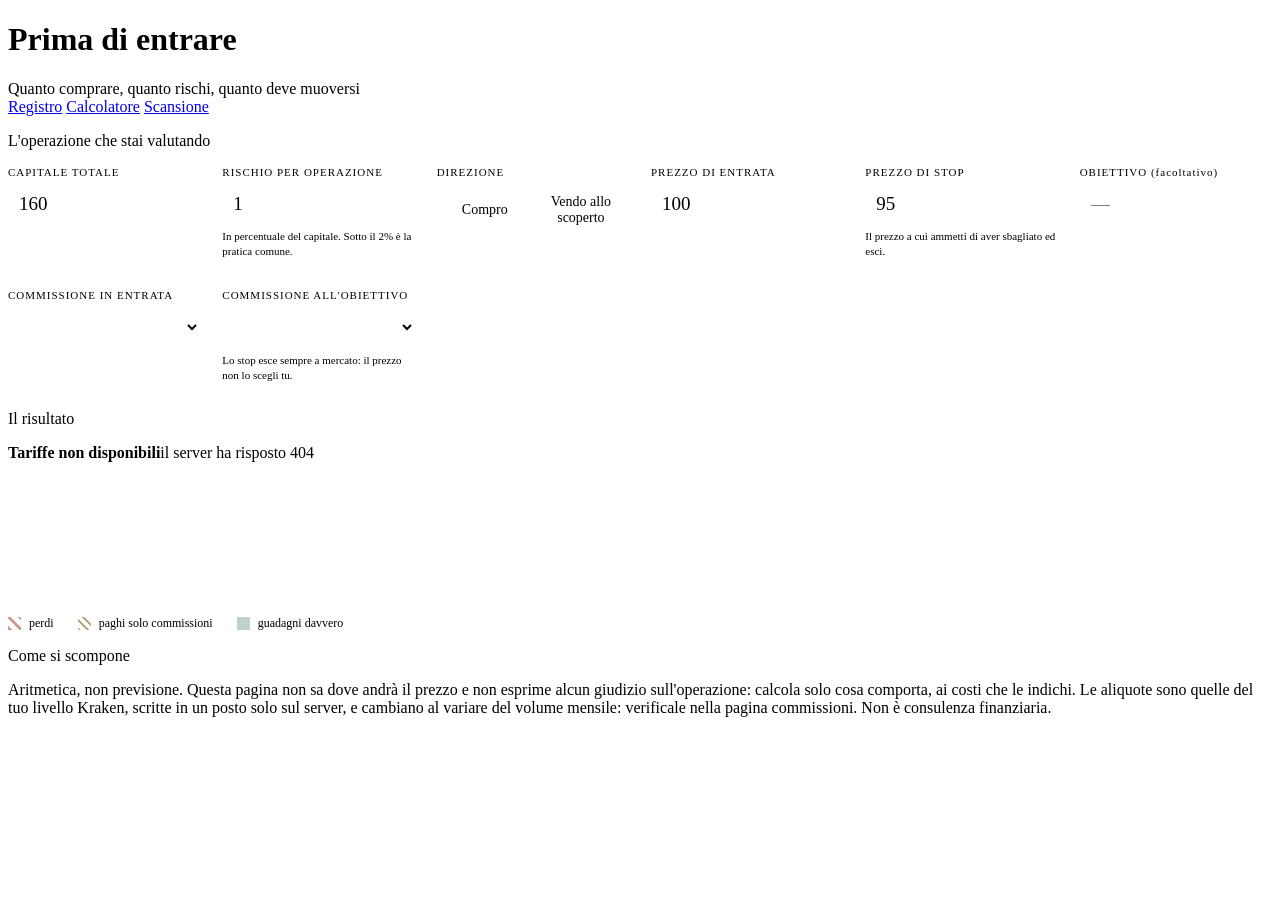
==== commit 57fe66c7: "refactor: rewrite comment generator, trade calculations" ====
--- a/src/main/resources/static/calcolatore.html
+++ b/src/main/resources/static/calcolatore.html
@@ -32,19 +32,21 @@
 .side button:focus-visible{outline:2px solid var(--focus);outline-offset:-2px}
 
 /* ---------- asse dei prezzi (elemento firma) ---------- */
-.axis-wrap{margin:6px 0 0}
-.axis{position:relative;height:96px;border-bottom:1px solid var(--ink);margin-top:34px}
+.axis-wrap{margin:24px 0 0}
+.axis{position:relative;height:96px;border-bottom:1px solid var(--ink);margin-top:44px}
 .zone{position:absolute;bottom:0;top:0}
 .zone.loss{background:repeating-linear-gradient(45deg,rgba(163,58,43,.16) 0 3px,transparent 3px 8px)}
 .zone.fees{background:repeating-linear-gradient(45deg,rgba(138,111,46,.30) 0 2px,transparent 2px 6px)}
 .zone.gain{background:rgba(44,107,80,.13)}
-.mark{position:absolute;top:-30px;bottom:0;width:1px;background:var(--ink)}
+.mark{position:absolute;top:-34px;bottom:0;width:1px;background:var(--ink)}
 .mark.dashed{background:none;border-left:1px dashed var(--unknown)}
-.mark b{position:absolute;top:-2px;left:6px;font-family:var(--cond);font-size:10px;
-  font-weight:600;letter-spacing:.08em;text-transform:uppercase;white-space:nowrap}
-.mark i{position:absolute;top:12px;left:6px;font-style:normal;font-size:12px;
-  color:var(--ink-soft);white-space:nowrap;font-variant-numeric:tabular-nums}
-.mark.right b,.mark.right i{left:auto;right:6px}
+.mark-label{position:absolute;top:-2px;left:5px;display:flex;flex-direction:column;
+  line-height:1.25;background:var(--paper);padding:0 3px;z-index:2;white-space:nowrap}
+.mark.right .mark-label{left:auto;right:5px;text-align:right}
+.mark-label b{font-family:var(--cond);font-size:10px;font-weight:600;
+  letter-spacing:.08em;text-transform:uppercase}
+.mark-label i{font-style:normal;font-size:12px;color:var(--ink-soft);
+  font-variant-numeric:tabular-nums}
 .axis-key{display:flex;flex-wrap:wrap;gap:8px 24px;margin-top:14px;font-size:12px;color:var(--ink-soft)}
 .axis-key span{display:flex;align-items:center;gap:8px}
 .sw{width:13px;height:13px;border:1px solid var(--rule-strong);flex:none}
@@ -182,7 +184,8 @@
 
 function svuota(messaggio){
   $('verdict').innerHTML = messaggio;
-  $('figures').innerHTML = ''; $('breakdown').innerHTML = ''; $('axis').innerHTML = '';
+  $('figures').innerHTML = ''; $('breakdown').innerHTML = '';
+  $('axis').innerHTML = ''; $('axis').style.marginTop = '';
 }
 
 /* Non e' il calcolo tornato di nascosto: e' solo capire se i campi sono
@@ -308,10 +311,12 @@
     {p:e.pareggio, t:'Pareggio',v:prz(e.pareggio), dashed:true}
   ].concat(conObiettivo ? [{p:v.obiettivo, t:'Obiettivo', v:prz(v.obiettivo)}] : []);
 
-  $('axis').innerHTML =
+  const axis = $('axis');
+  axis.innerHTML =
     zone.map(z => `<div class="zone ${z.c}" style="left:${x(z.a)}%;width:${Math.max(0,x(z.b)-x(z.a))}%"></div>`).join('') +
-    marks.map(m => `<div class="mark${m.dashed ? ' dashed' : ''}${x(m.p) > 70 ? ' right' : ''}"
-        style="left:${x(m.p)}%"><b>${m.t}</b><i>${m.v}</i></div>`).join('');
+    marks.map(m => `<div class="mark${m.dashed ? ' dashed' : ''}"
+        style="left:${x(m.p)}%"><span class="mark-label"><b>${m.t}</b><i>${m.v}</i></span></div>`).join('');
+  disponiEtichette(axis);
 
   $('breakdown').innerHTML = `
     <thead><tr><th>Voce</th><th>Calcolo</th><th>Valore</th></tr></thead>
@@ -327,6 +332,48 @@
           : `${prz(v.entrata)} &times; (1 &minus; ${pct(v.commissioneEntrata)}) &divide; (1 + ${pct(v.commissioneUscita)})`}</td><td>${prz(e.pareggio)}</td></tr>
     </tbody>`;
 }
+
+/* Quando due o piu' indicatori stanno vicini (es. entrata e pareggio), le
+   etichette sulla stessa riga si sovrappongono. Qui misuriamo la larghezza
+   reale di ogni etichetta e le disponiamo su altezze diverse (righe impilate)
+   con la linea verticale che sale fino alla propria etichetta. */
+function disponiEtichette(axis){
+  const larghezza = axis.clientWidth;
+  if (!larghezza) return;
+  const ALTEZZA = 36, MARGINE = 10, SCARTO = 5;
+  const nodi = [...axis.querySelectorAll('.mark')].map(el => ({
+    el,
+    x: (parseFloat(el.style.left) / 100) * larghezza,
+    w: el.querySelector('.mark-label').offsetWidth
+  })).sort((a, b) => a.x - b.x);
+  if (!nodi.length) return;
+
+  // Da destra a sinistra: quando due etichette verso destra collidono, quella
+  // piu' a sinistra sale di una riga cosi' la sua linea verticale resta a
+  // sinistra del testo sottostante e non lo attraversa mai.
+  const righe = [];
+  const libero = (r, da, a) =>
+    !(righe[r] || []).some(([x0, x1]) => da < x1 + MARGINE && a > x0 - MARGINE);
+
+  let rigaMax = 0;
+  for (const m of nodi.slice().reverse()) {
+    const aSinistra = m.x + SCARTO + m.w > larghezza;
+    const da = aSinistra ? m.x - SCARTO - m.w : m.x + SCARTO;
+    const a  = aSinistra ? m.x - SCARTO       : m.x + SCARTO + m.w;
+
+    let r = 0;
+    while (!libero(r, da, a)) r++;
+    (righe[r] ??= []).push([da, a]);
+    rigaMax = Math.max(rigaMax, r);
+
+    m.el.classList.toggle('right', aSinistra);
+    m.el.style.top = `${-(ALTEZZA * (r + 1))}px`;
+  }
+  axis.style.marginTop = `${ALTEZZA * (rigaMax + 1) + 14}px`;
+}
+
+window.addEventListener('resize', () => disponiEtichette($('axis')));
+document.fonts?.ready.then(() => disponiEtichette($('axis')));
 
 /* Le tariffe arrivano dal server, da TipoOrdine: erano scritte qui, nel
    journal e in Java, e al primo cambio di livello si sarebbero aggiornate in
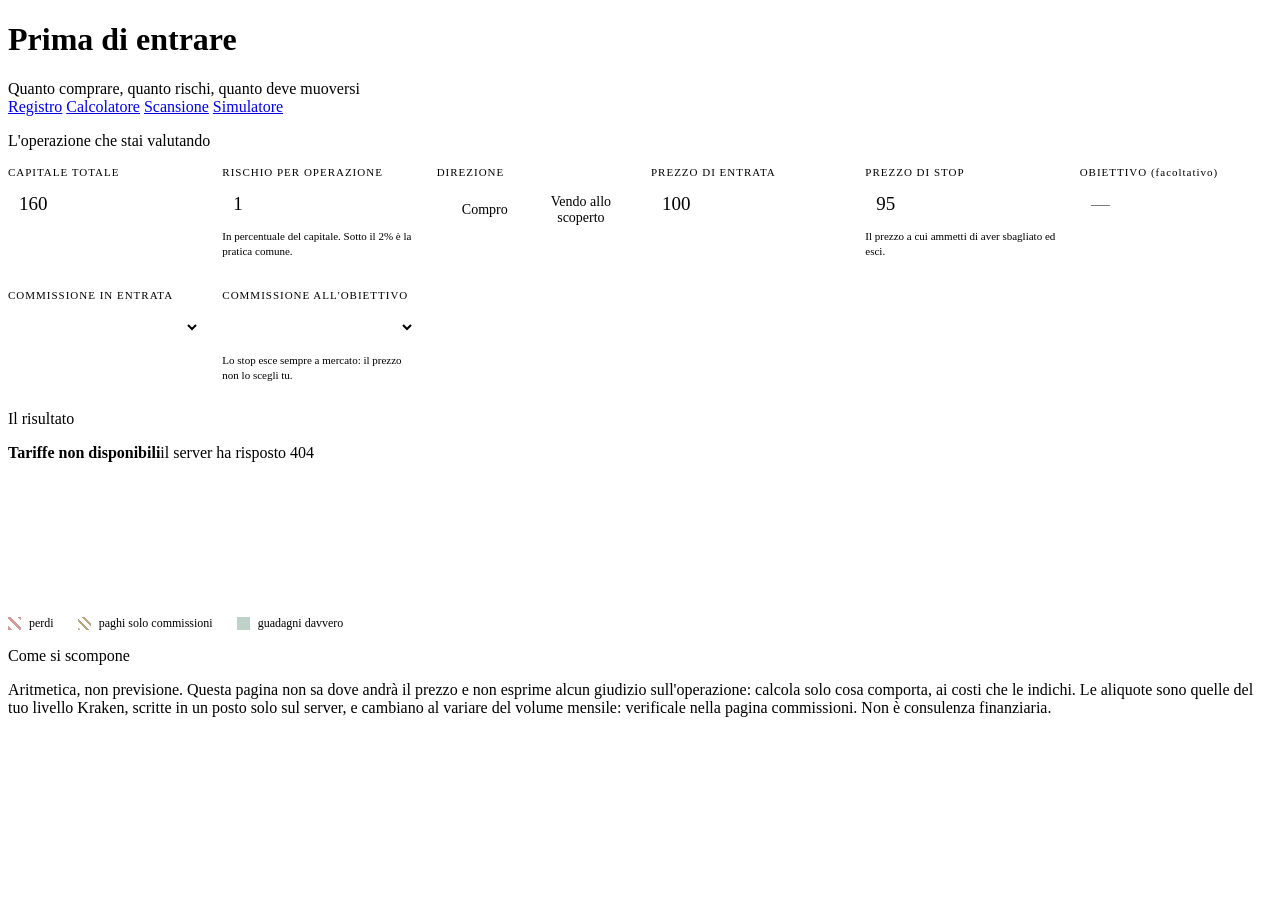
==== commit 05f1aedf: "added simulatore" ====
--- a/src/main/resources/static/calcolatore.html
+++ b/src/main/resources/static/calcolatore.html
@@ -71,6 +71,7 @@
       <a href="/">Registro</a>
       <a href="/calcolatore.html" aria-current="page">Calcolatore</a>
       <a href="/scansione.html">Scansione</a>
+      <a href="/simulatore.html">Simulatore</a>
     </nav>
   </header>
 
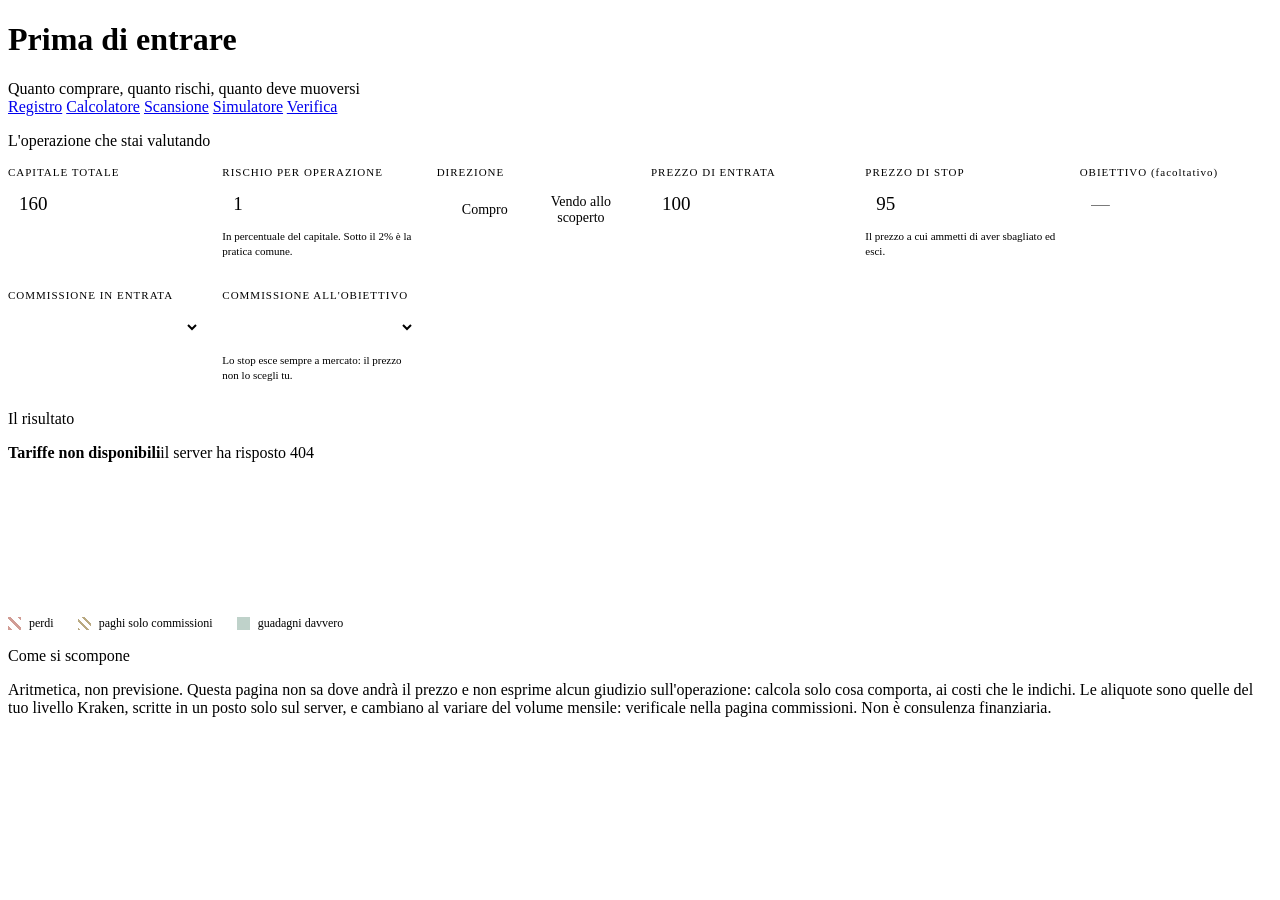
==== commit 41f3b122: "adde new rules" ====
--- a/src/main/resources/static/calcolatore.html
+++ b/src/main/resources/static/calcolatore.html
@@ -72,6 +72,7 @@
       <a href="/calcolatore.html" aria-current="page">Calcolatore</a>
       <a href="/scansione.html">Scansione</a>
       <a href="/simulatore.html">Simulatore</a>
+      <a href="/verifica.html">Verifica</a>
     </nav>
   </header>
 
